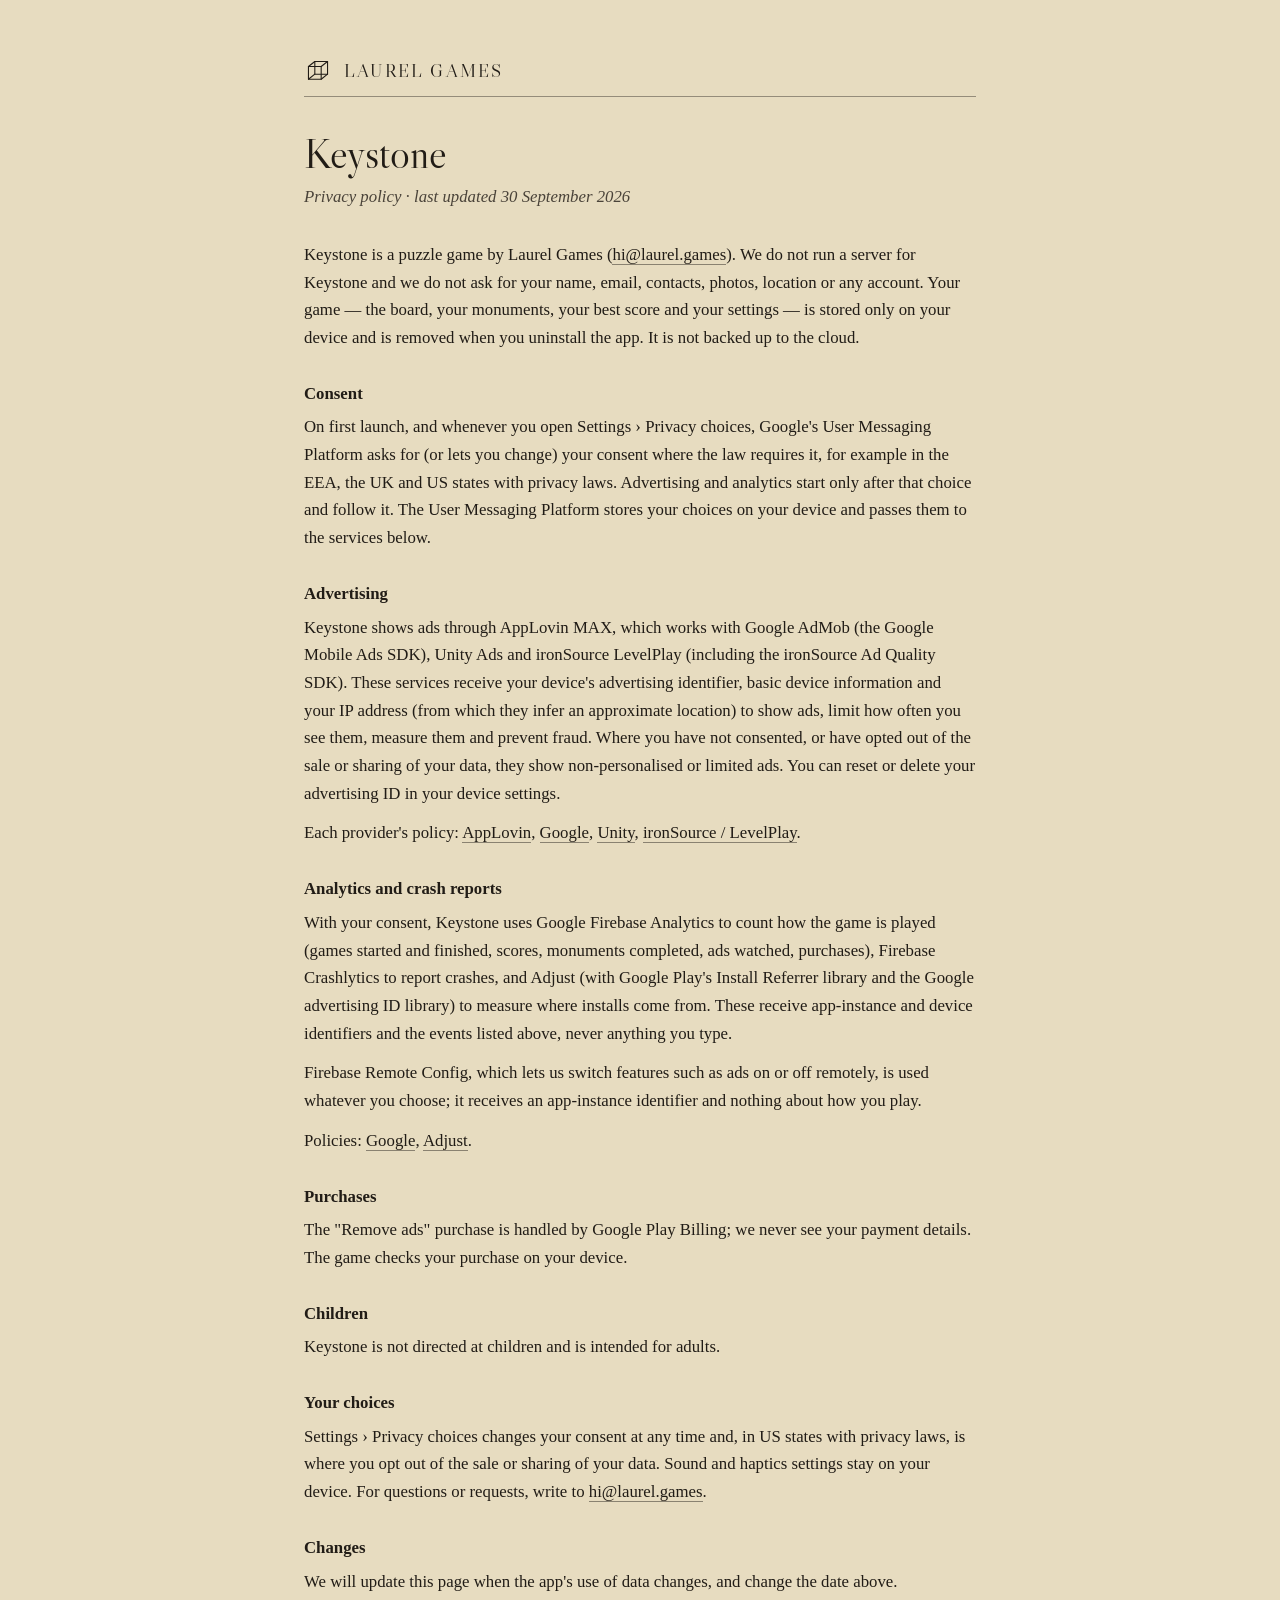
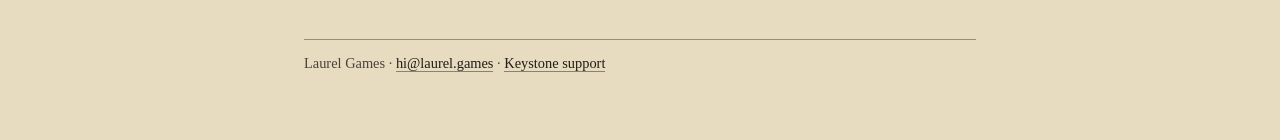
==== keystone/privacy/index.html @ 73e40c7a "Keystone privacy policy and support pages The Keystone app links to laurel.games/keystone/privacy an" ====
<!DOCTYPE html>
<html lang="en">
<head>
<meta charset="UTF-8" />
<meta name="viewport" content="width=device-width, initial-scale=1.0" />
<link rel="preconnect" href="https://fonts.googleapis.com" />
<link rel="preconnect" href="https://fonts.gstatic.com" crossorigin />
<link href="https://fonts.googleapis.com/css2?family=Libre+Caslon+Display&family=Old+Standard+TT:ital,wght@0,400;0,700;1,400&display=swap" rel="stylesheet" />
<link rel="stylesheet" href="/legal.css" />
<title>Keystone — Privacy policy · Laurel Games</title>
<meta name="description" content="How Keystone, a puzzle game by Laurel Games, handles your data." />
</head>
<body>
<main>
  <a class="masthead" href="/"><svg viewBox="0 0 44 44" fill="none" stroke="currentColor" stroke-width="1.7" stroke-linejoin="round" stroke-linecap="round" aria-hidden="true"><rect x="7" y="15" width="20" height="20"/><rect x="17" y="7" width="20" height="20"/><path d="M7 15 L17 7"/><path d="M27 15 L37 7"/><path d="M7 35 L17 27"/><path d="M27 35 L37 27"/></svg><span>Laurel Games</span></a>
  <h1>Keystone</h1>
  <p class="sub">Privacy policy · last updated 30 September 2026</p>

  <p>Keystone is a puzzle game by Laurel Games (<a href="mailto:hi@laurel.games">hi@laurel.games</a>). We do not run a server for Keystone and we do not ask for your name, email, contacts, photos, location or any account. Your game — the board, your monuments, your best score and your settings — is stored only on your device and is removed when you uninstall the app. It is not backed up to the cloud.</p>

  <h2>Consent</h2>
  <p>On first launch, and whenever you open Settings › Privacy choices, Google's User Messaging Platform asks for (or lets you change) your consent where the law requires it, for example in the EEA, the UK and US states with privacy laws. Advertising and analytics start only after that choice and follow it. The User Messaging Platform stores your choices on your device and passes them to the services below.</p>

  <h2>Advertising</h2>
  <p>Keystone shows ads through AppLovin MAX, which works with Google AdMob (the Google Mobile Ads SDK), Unity Ads and ironSource LevelPlay (including the ironSource Ad Quality SDK). These services receive your device's advertising identifier, basic device information and your IP address (from which they infer an approximate location) to show ads, limit how often you see them, measure them and prevent fraud. Where you have not consented, or have opted out of the sale or sharing of your data, they show non-personalised or limited ads. You can reset or delete your advertising ID in your device settings.</p>
  <p>Each provider's policy: <a href="https://www.applovin.com/privacy/">AppLovin</a>, <a href="https://policies.google.com/privacy">Google</a>, <a href="https://unity.com/legal/game-player-and-app-user-privacy-policy">Unity</a>, <a href="https://unity.com/legal">ironSource / LevelPlay</a>.</p>

  <h2>Analytics and crash reports</h2>
  <p>With your consent, Keystone uses Google Firebase Analytics to count how the game is played (games started and finished, scores, monuments completed, ads watched, purchases), Firebase Crashlytics to report crashes, and Adjust (with Google Play's Install Referrer library and the Google advertising ID library) to measure where installs come from. These receive app-instance and device identifiers and the events listed above, never anything you type.</p>
  <p>Firebase Remote Config, which lets us switch features such as ads on or off remotely, is used whatever you choose; it receives an app-instance identifier and nothing about how you play.</p>
  <p>Policies: <a href="https://policies.google.com/privacy">Google</a>, <a href="https://www.adjust.com/terms/privacy-policy/">Adjust</a>.</p>

  <h2>Purchases</h2>
  <p>The "Remove ads" purchase is handled by Google Play Billing; we never see your payment details. The game checks your purchase on your device.</p>

  <h2>Children</h2>
  <p>Keystone is not directed at children and is intended for adults.</p>

  <h2>Your choices</h2>
  <p>Settings › Privacy choices changes your consent at any time and, in US states with privacy laws, is where you opt out of the sale or sharing of your data. Sound and haptics settings stay on your device. For questions or requests, write to <a href="mailto:hi@laurel.games">hi@laurel.games</a>.</p>

  <h2>Changes</h2>
  <p>We will update this page when the app's use of data changes, and change the date above.</p>

  <footer>Laurel Games · <a href="mailto:hi@laurel.games">hi@laurel.games</a> · <a href="/keystone/support/">Keystone support</a></footer>
</main>
</body>
</html>
---- legal.css ----
/* Laurel Games text pages (per-app privacy and support). Same type and
   palette as the home page's contact plate: warm paper, engraving ink. */
*{ box-sizing:border-box; margin:0; padding:0; }
html{ background:#e7dcc0; }
body{
  font-family:"Old Standard TT", Georgia, "Times New Roman", serif;
  color:#211c16; background:#e7dcc0;
  line-height:1.65; font-size:1.05rem;
  padding:clamp(20px,5vw,56px) 16px 64px;
}
main{ max-width:42rem; margin:0 auto; }
.masthead{ display:flex; align-items:center; gap:12px; text-decoration:none; color:#211c16;
  border-bottom:1px solid rgba(26,22,17,.4); padding-bottom:10px; margin-bottom:34px; }
.masthead svg{ width:28px; height:28px; flex:none; }
.masthead span{ font-family:"Libre Caslon Display", "Old Standard TT", serif; font-size:1.15rem;
  letter-spacing:.12em; text-transform:uppercase; }
h1{ font-family:"Libre Caslon Display", "Old Standard TT", serif; font-weight:400;
  font-size:clamp(2rem,6vw,2.6rem); line-height:1.1; }
.sub{ font-style:italic; color:#4a4339; margin:6px 0 30px; }
h2{ font-size:1.05rem; font-weight:700; margin:28px 0 6px; }
p, li{ margin:0 0 12px; }
ul{ padding-left:1.2rem; }
a{ color:#211c16; text-decoration:none; border-bottom:1px solid rgba(26,22,17,.45); }
a:hover{ color:#46583a; border-color:#46583a; }
footer{ margin-top:44px; padding-top:12px; border-top:1px solid rgba(26,22,17,.4);
  font-size:.9rem; color:#4a4339; }
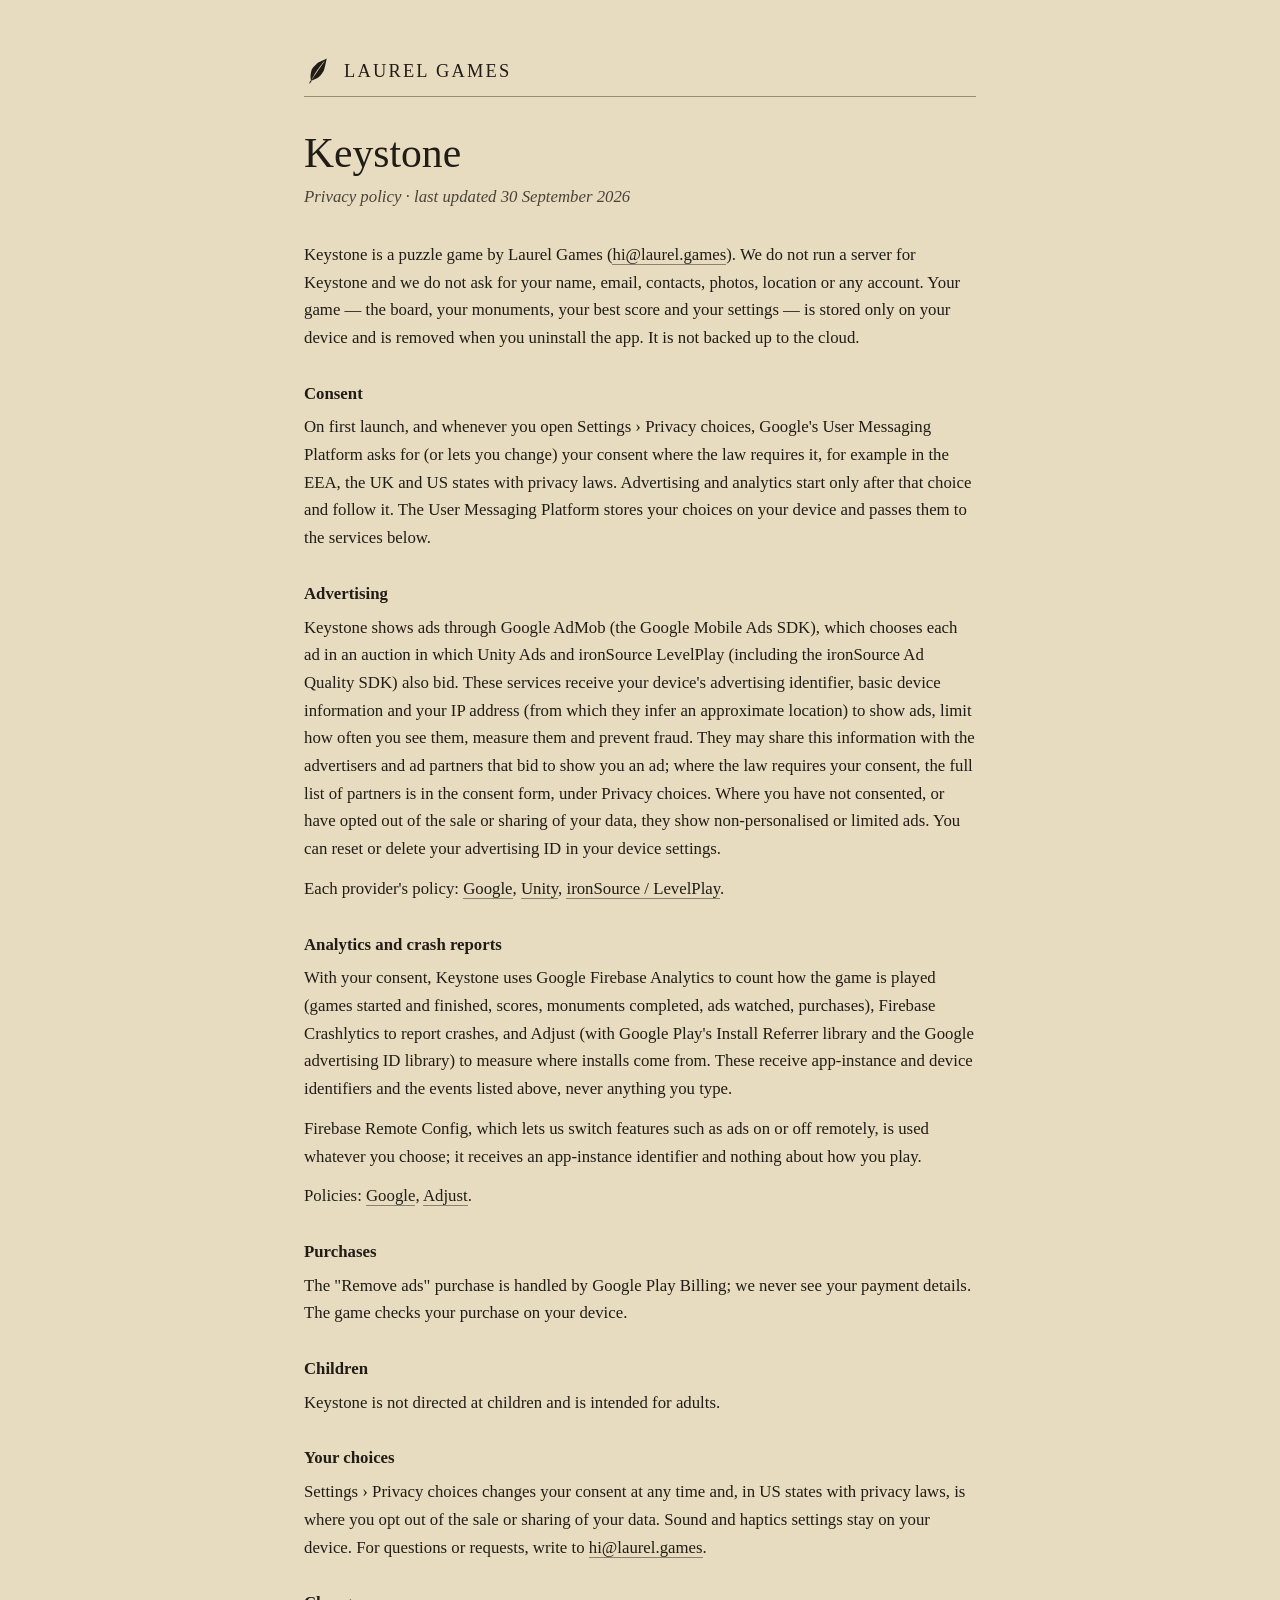
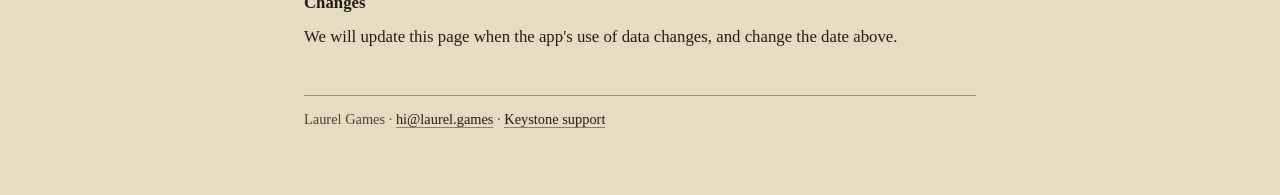
==== commit eeb24d36: "Keystone privacy policy: AdMob mediation in place of AppLovin MAX AppLovin stopped accepting new pub" ====
--- a/keystone/privacy/index.html
+++ b/keystone/privacy/index.html
@@ -5,14 +5,15 @@
 <meta name="viewport" content="width=device-width, initial-scale=1.0" />
 <link rel="preconnect" href="https://fonts.googleapis.com" />
 <link rel="preconnect" href="https://fonts.gstatic.com" crossorigin />
-<link href="https://fonts.googleapis.com/css2?family=Libre+Caslon+Display&family=Old+Standard+TT:ital,wght@0,400;0,700;1,400&display=swap" rel="stylesheet" />
+<link href="https://fonts.googleapis.com/css2?family=Bodoni+Moda:ital,opsz,wght@0,6..96,400..900;1,6..96,400..900&display=swap" rel="stylesheet" />
 <link rel="stylesheet" href="/legal.css" />
+<link rel="icon" href="/favicon.svg" type="image/svg+xml" />
 <title>Keystone — Privacy policy · Laurel Games</title>
 <meta name="description" content="How Keystone, a puzzle game by Laurel Games, handles your data." />
 </head>
 <body>
 <main>
-  <a class="masthead" href="/"><svg viewBox="0 0 44 44" fill="none" stroke="currentColor" stroke-width="1.7" stroke-linejoin="round" stroke-linecap="round" aria-hidden="true"><rect x="7" y="15" width="20" height="20"/><rect x="17" y="7" width="20" height="20"/><path d="M7 15 L17 7"/><path d="M27 15 L37 7"/><path d="M7 35 L17 27"/><path d="M27 35 L37 27"/></svg><span>Laurel Games</span></a>
+  <a class="masthead" href="/"><svg viewBox="0 0 100 100" fill="currentColor" aria-hidden="true"><path fill-rule="evenodd" d="M25.25 84.92 C25.09 84.10 24.55 81.62 24.28 80.00 C24.00 78.38 23.78 76.78 23.61 75.21 C23.45 73.65 23.34 72.10 23.30 70.59 C23.26 69.08 23.30 67.61 23.38 66.16 C23.47 64.71 23.63 63.31 23.82 61.91 C24.00 60.52 24.24 59.15 24.49 57.78 C24.73 56.42 24.99 55.06 25.28 53.71 C25.57 52.36 25.85 51.00 26.21 49.69 C26.56 48.37 26.93 47.07 27.40 45.82 C27.88 44.58 28.41 43.38 29.05 42.24 C29.68 41.10 30.42 40.03 31.20 38.99 C31.99 37.96 32.87 36.99 33.75 36.02 C34.63 35.05 35.57 34.12 36.47 33.17 C37.37 32.21 38.27 31.26 39.16 30.31 C40.05 29.35 40.91 28.37 41.82 27.42 C42.72 26.47 43.61 25.52 44.58 24.62 C45.55 23.72 46.55 22.85 47.63 22.04 C48.70 21.23 49.85 20.48 51.04 19.75 C52.23 19.03 53.50 18.37 54.76 17.72 C56.02 17.06 57.33 16.45 58.62 15.82 C59.91 15.20 61.22 14.59 62.51 13.98 C63.81 13.37 65.10 12.76 66.40 12.16 C67.70 11.56 69.00 10.97 70.31 10.39 C71.62 9.81 72.95 9.25 74.26 8.67 C75.56 8.10 76.91 7.57 78.16 6.95 C79.41 6.34 81.16 5.33 81.76 5.00 C82.36 4.67 81.98 4.36 81.76 5.00 C81.53 5.64 80.81 7.53 80.43 8.86 C80.05 10.19 79.77 11.61 79.47 13.00 C79.17 14.39 78.92 15.80 78.64 17.19 C78.36 18.59 78.10 19.99 77.82 21.36 C77.53 22.73 77.23 24.08 76.91 25.42 C76.60 26.75 76.26 28.06 75.92 29.37 C75.59 30.68 75.24 31.98 74.92 33.28 C74.59 34.58 74.28 35.89 73.97 37.20 C73.66 38.50 73.38 39.83 73.06 41.11 C72.73 42.40 72.43 43.69 72.04 44.91 C71.65 46.14 71.22 47.34 70.72 48.47 C70.21 49.60 69.63 50.68 69.00 51.72 C68.37 52.76 67.66 53.74 66.95 54.72 C66.25 55.70 65.49 56.65 64.77 57.63 C64.05 58.60 63.33 59.58 62.63 60.56 C61.93 61.55 61.27 62.56 60.56 63.54 C59.86 64.52 59.18 65.52 58.41 66.46 C57.63 67.40 56.83 68.32 55.94 69.18 C55.04 70.04 54.07 70.84 53.03 71.62 C52.00 72.39 50.87 73.11 49.72 73.82 C48.58 74.53 47.37 75.21 46.15 75.89 C44.93 76.56 43.69 77.23 42.42 77.88 C41.15 78.54 39.87 79.19 38.53 79.82 C37.20 80.45 35.84 81.07 34.41 81.65 C32.99 82.24 31.51 82.81 29.99 83.35 C28.46 83.90 26.04 84.66 25.25 84.92 C24.46 85.18 25.41 85.74 25.25 84.92Z M27.71 80.71 C27.89 80.22 28.40 78.71 28.83 77.75 C29.25 76.80 29.77 75.90 30.26 74.98 C30.75 74.07 31.26 73.16 31.76 72.25 C32.27 71.34 32.79 70.44 33.31 69.53 C33.82 68.63 34.35 67.74 34.88 66.84 C35.41 65.94 35.95 65.05 36.49 64.16 C37.02 63.27 37.57 62.38 38.12 61.50 C38.67 60.61 39.22 59.73 39.78 58.85 C40.33 57.97 40.89 57.10 41.46 56.22 C42.02 55.34 42.59 54.47 43.17 53.60 C43.74 52.73 44.32 51.86 44.90 51.00 C45.48 50.13 46.07 49.27 46.65 48.41 C47.24 47.55 47.84 46.69 48.43 45.83 C49.03 44.98 49.63 44.12 50.24 43.27 C50.84 42.42 51.45 41.57 52.06 40.73 C52.68 39.88 53.29 39.04 53.91 38.19 C54.53 37.35 55.16 36.51 55.79 35.68 C56.41 34.84 57.05 34.01 57.68 33.18 C58.32 32.35 58.96 31.52 59.60 30.69 C60.25 29.87 60.90 29.05 61.55 28.23 C62.20 27.41 62.86 26.59 63.52 25.78 C64.18 24.96 64.85 24.15 65.52 23.35 C66.19 22.54 66.87 21.74 67.55 20.94 C68.24 20.14 68.92 19.34 69.62 18.56 C70.32 17.77 70.99 16.96 71.75 16.22 C72.50 15.48 73.75 14.47 74.15 14.12 C74.56 13.77 74.41 13.65 74.15 14.12 C73.89 14.58 73.16 16.01 72.59 16.90 C72.03 17.80 71.39 18.63 70.78 19.48 C70.17 20.34 69.56 21.18 68.94 22.03 C68.33 22.88 67.71 23.73 67.10 24.57 C66.49 25.42 65.87 26.26 65.26 27.11 C64.64 27.95 64.03 28.80 63.42 29.64 C62.81 30.49 62.20 31.33 61.59 32.18 C60.98 33.03 60.37 33.87 59.76 34.72 C59.15 35.56 58.55 36.41 57.94 37.26 C57.34 38.10 56.73 38.95 56.13 39.80 C55.53 40.65 54.93 41.50 54.33 42.35 C53.73 43.19 53.13 44.04 52.53 44.89 C51.94 45.74 51.34 46.60 50.75 47.45 C50.15 48.30 49.56 49.15 48.97 50.00 C48.38 50.86 47.79 51.71 47.20 52.56 C46.61 53.42 46.02 54.27 45.44 55.13 C44.85 55.98 44.27 56.84 43.68 57.70 C43.10 58.55 42.52 59.41 41.94 60.27 C41.36 61.13 40.78 61.99 40.20 62.84 C39.62 63.70 39.04 64.56 38.46 65.42 C37.88 66.28 37.31 67.14 36.73 68.01 C36.15 68.87 35.58 69.73 35.00 70.59 C34.43 71.45 33.85 72.31 33.27 73.17 C32.69 74.03 32.12 74.89 31.53 75.75 C30.95 76.61 30.40 77.49 29.76 78.31 C29.12 79.14 28.05 80.31 27.71 80.71 C27.36 81.11 27.52 81.20 27.71 80.71Z"/><path d="M23.36 83.83 L27.14 86.01 L20.91 95.00 L18.24 93.46Z"/></svg><span>Laurel Games</span></a>
   <h1>Keystone</h1>
   <p class="sub">Privacy policy · last updated 30 September 2026</p>
 
@@ -22,8 +23,8 @@
   <p>On first launch, and whenever you open Settings › Privacy choices, Google's User Messaging Platform asks for (or lets you change) your consent where the law requires it, for example in the EEA, the UK and US states with privacy laws. Advertising and analytics start only after that choice and follow it. The User Messaging Platform stores your choices on your device and passes them to the services below.</p>
 
   <h2>Advertising</h2>
-  <p>Keystone shows ads through AppLovin MAX, which works with Google AdMob (the Google Mobile Ads SDK), Unity Ads and ironSource LevelPlay (including the ironSource Ad Quality SDK). These services receive your device's advertising identifier, basic device information and your IP address (from which they infer an approximate location) to show ads, limit how often you see them, measure them and prevent fraud. Where you have not consented, or have opted out of the sale or sharing of your data, they show non-personalised or limited ads. You can reset or delete your advertising ID in your device settings.</p>
-  <p>Each provider's policy: <a href="https://www.applovin.com/privacy/">AppLovin</a>, <a href="https://policies.google.com/privacy">Google</a>, <a href="https://unity.com/legal/game-player-and-app-user-privacy-policy">Unity</a>, <a href="https://unity.com/legal">ironSource / LevelPlay</a>.</p>
+  <p>Keystone shows ads through Google AdMob (the Google Mobile Ads SDK), which chooses each ad in an auction in which Unity Ads and ironSource LevelPlay (including the ironSource Ad Quality SDK) also bid. These services receive your device's advertising identifier, basic device information and your IP address (from which they infer an approximate location) to show ads, limit how often you see them, measure them and prevent fraud. They may share this information with the advertisers and ad partners that bid to show you an ad; where the law requires your consent, the full list of partners is in the consent form, under Privacy choices. Where you have not consented, or have opted out of the sale or sharing of your data, they show non-personalised or limited ads. You can reset or delete your advertising ID in your device settings.</p>
+  <p>Each provider's policy: <a href="https://policies.google.com/privacy">Google</a>, <a href="https://unity.com/legal/game-player-and-app-user-privacy-policy">Unity</a>, <a href="https://unity.com/legal">ironSource / LevelPlay</a>.</p>
 
   <h2>Analytics and crash reports</h2>
   <p>With your consent, Keystone uses Google Firebase Analytics to count how the game is played (games started and finished, scores, monuments completed, ads watched, purchases), Firebase Crashlytics to report crashes, and Adjust (with Google Play's Install Referrer library and the Google advertising ID library) to measure where installs come from. These receive app-instance and device identifiers and the events listed above, never anything you type.</p>
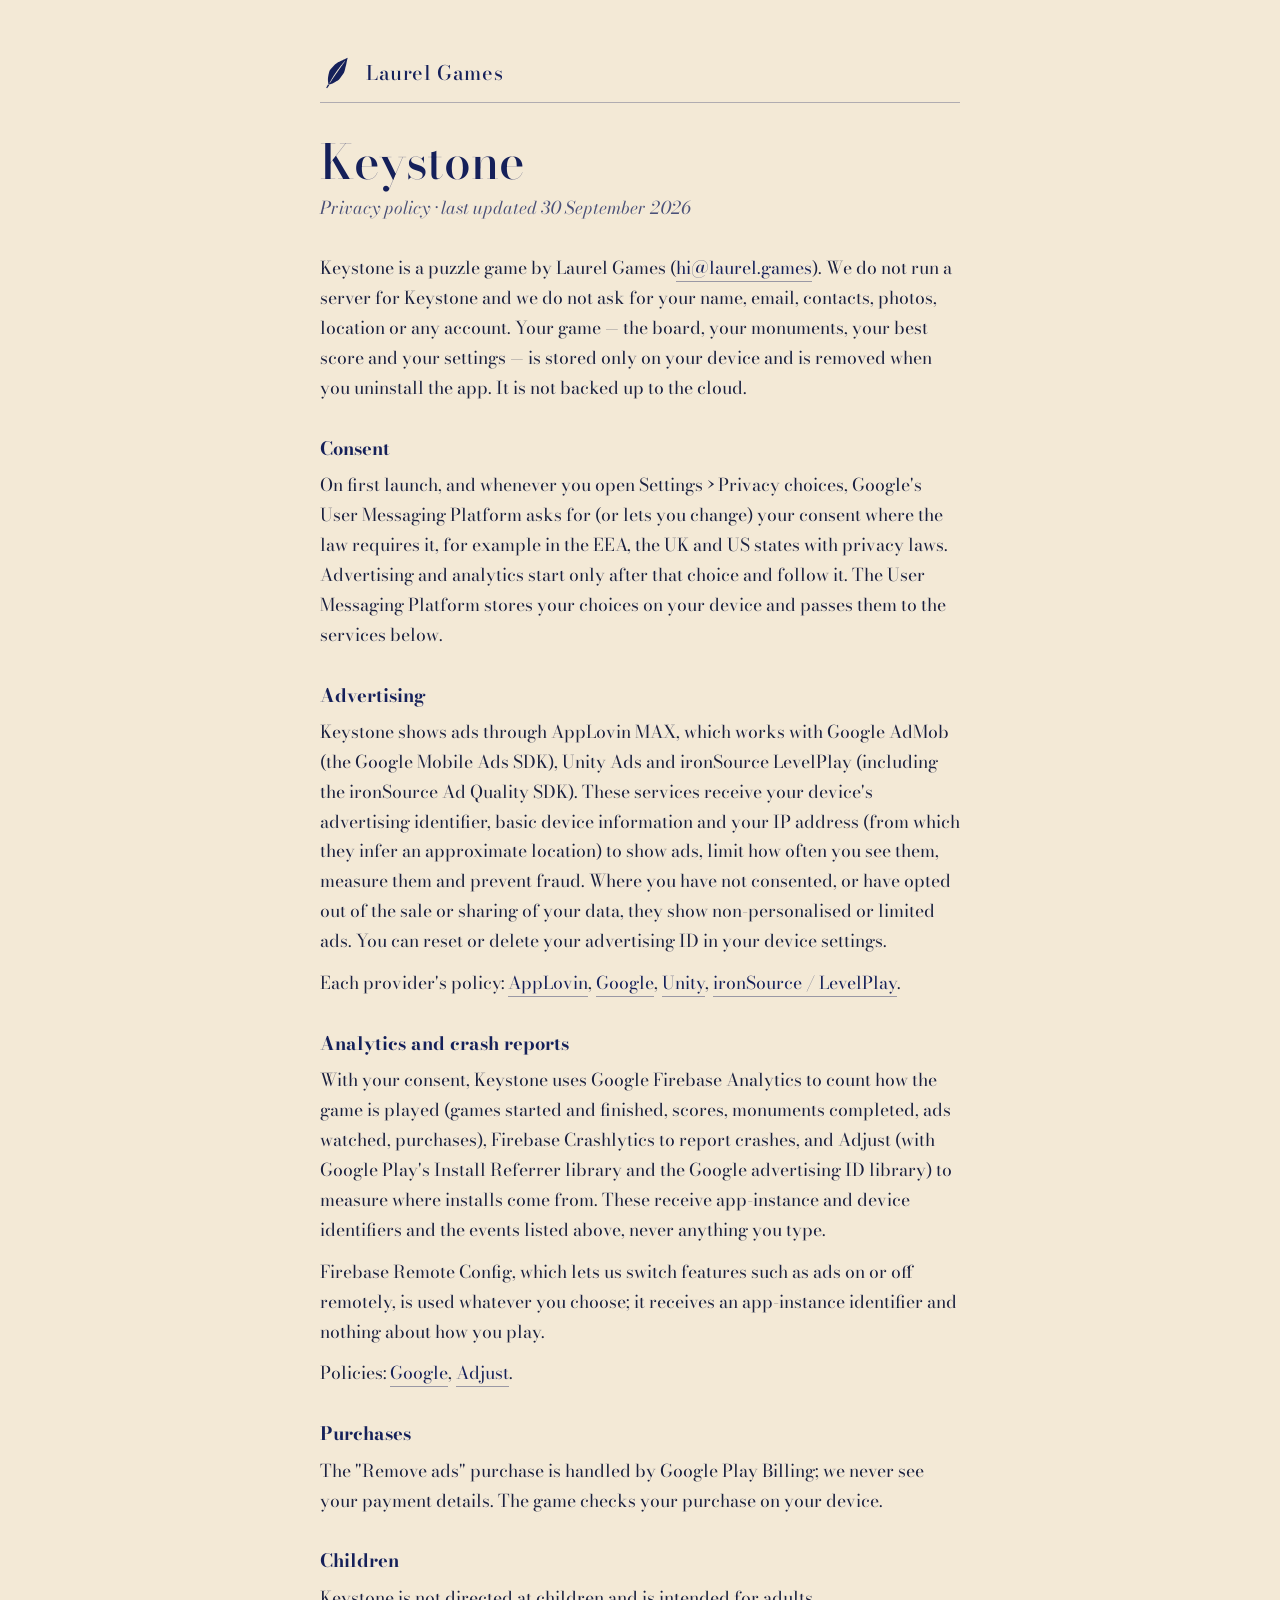
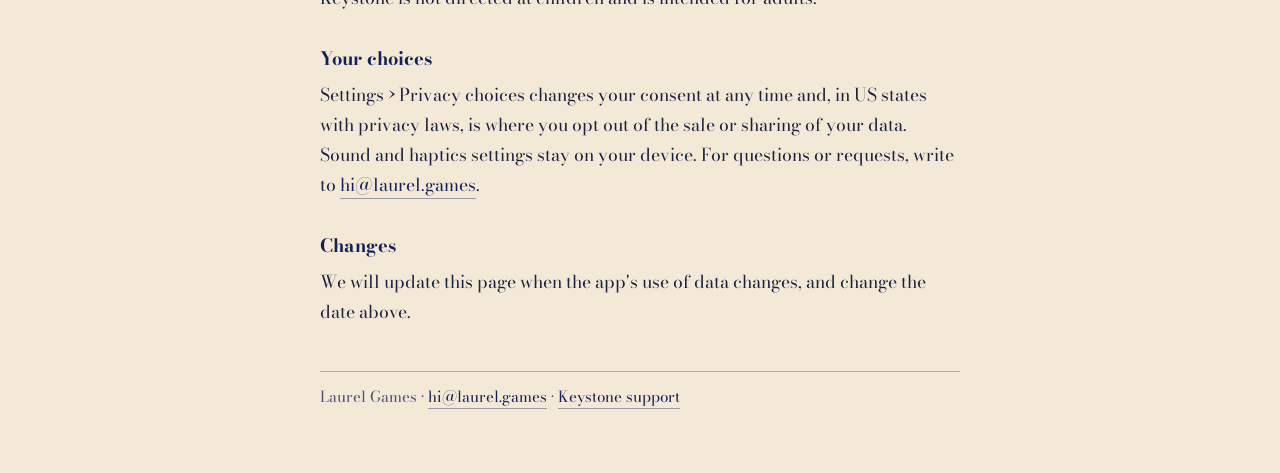
==== commit 2cb37346: "Redesign: blue-hour laurel painting, leaf mark, Bodoni wordmark The home page is now a procedurally " ====
--- a/keystone/privacy/index.html
+++ b/keystone/privacy/index.html
@@ -23,8 +23,8 @@
   <p>On first launch, and whenever you open Settings › Privacy choices, Google's User Messaging Platform asks for (or lets you change) your consent where the law requires it, for example in the EEA, the UK and US states with privacy laws. Advertising and analytics start only after that choice and follow it. The User Messaging Platform stores your choices on your device and passes them to the services below.</p>
 
   <h2>Advertising</h2>
-  <p>Keystone shows ads through Google AdMob (the Google Mobile Ads SDK), which chooses each ad in an auction in which Unity Ads and ironSource LevelPlay (including the ironSource Ad Quality SDK) also bid. These services receive your device's advertising identifier, basic device information and your IP address (from which they infer an approximate location) to show ads, limit how often you see them, measure them and prevent fraud. They may share this information with the advertisers and ad partners that bid to show you an ad; where the law requires your consent, the full list of partners is in the consent form, under Privacy choices. Where you have not consented, or have opted out of the sale or sharing of your data, they show non-personalised or limited ads. You can reset or delete your advertising ID in your device settings.</p>
-  <p>Each provider's policy: <a href="https://policies.google.com/privacy">Google</a>, <a href="https://unity.com/legal/game-player-and-app-user-privacy-policy">Unity</a>, <a href="https://unity.com/legal">ironSource / LevelPlay</a>.</p>
+  <p>Keystone shows ads through AppLovin MAX, which works with Google AdMob (the Google Mobile Ads SDK), Unity Ads and ironSource LevelPlay (including the ironSource Ad Quality SDK). These services receive your device's advertising identifier, basic device information and your IP address (from which they infer an approximate location) to show ads, limit how often you see them, measure them and prevent fraud. Where you have not consented, or have opted out of the sale or sharing of your data, they show non-personalised or limited ads. You can reset or delete your advertising ID in your device settings.</p>
+  <p>Each provider's policy: <a href="https://www.applovin.com/privacy/">AppLovin</a>, <a href="https://policies.google.com/privacy">Google</a>, <a href="https://unity.com/legal/game-player-and-app-user-privacy-policy">Unity</a>, <a href="https://unity.com/legal">ironSource / LevelPlay</a>.</p>
 
   <h2>Analytics and crash reports</h2>
   <p>With your consent, Keystone uses Google Firebase Analytics to count how the game is played (games started and finished, scores, monuments completed, ads watched, purchases), Firebase Crashlytics to report crashes, and Adjust (with Google Play's Install Referrer library and the Google advertising ID library) to measure where installs come from. These receive app-instance and device identifiers and the events listed above, never anything you type.</p>
--- a/legal.css
+++ b/legal.css
@@ -1,26 +1,24 @@
-/* Laurel Games text pages (per-app privacy and support). Same type and
-   palette as the home page's contact plate: warm paper, engraving ink. */
+/* Laurel Games text pages (per-app privacy and support). Ivory paper and the
+   brand's deep-blue ink, set in the same Bodoni as the home page. */
 *{ box-sizing:border-box; margin:0; padding:0; }
-html{ background:#e7dcc0; }
+html{ background:#f3e9d6; }
 body{
-  font-family:"Old Standard TT", Georgia, "Times New Roman", serif;
-  color:#211c16; background:#e7dcc0;
-  line-height:1.65; font-size:1.05rem;
+  font-family:"Bodoni Moda", "Bodoni 72", Didot, "Times New Roman", serif;
+  color:#1b2140; background:#f3e9d6;
+  line-height:1.7; font-size:1.1rem;
   padding:clamp(20px,5vw,56px) 16px 64px;
 }
-main{ max-width:42rem; margin:0 auto; }
-.masthead{ display:flex; align-items:center; gap:12px; text-decoration:none; color:#211c16;
-  border-bottom:1px solid rgba(26,22,17,.4); padding-bottom:10px; margin-bottom:34px; }
-.masthead svg{ width:28px; height:28px; flex:none; }
-.masthead span{ font-family:"Libre Caslon Display", "Old Standard TT", serif; font-size:1.15rem;
-  letter-spacing:.12em; text-transform:uppercase; }
-h1{ font-family:"Libre Caslon Display", "Old Standard TT", serif; font-weight:400;
-  font-size:clamp(2rem,6vw,2.6rem); line-height:1.1; }
-.sub{ font-style:italic; color:#4a4339; margin:6px 0 30px; }
-h2{ font-size:1.05rem; font-weight:700; margin:28px 0 6px; }
+main{ max-width:40rem; margin:0 auto; }
+.masthead{ display:flex; align-items:center; gap:12px; text-decoration:none; color:#15205a;
+  border-bottom:1px solid rgba(21,32,90,.3); padding-bottom:12px; margin-bottom:34px; }
+.masthead svg{ width:34px; height:34px; flex:none; }
+.masthead span{ font-size:1.25rem; font-weight:500; letter-spacing:.03em; }
+h1{ font-weight:500; font-size:clamp(2.2rem,6vw,3rem); line-height:1.05; color:#15205a; }
+.sub{ font-style:italic; color:#4a5078; margin:6px 0 30px; }
+h2{ font-size:1.15rem; font-weight:700; margin:30px 0 6px; color:#15205a; }
 p, li{ margin:0 0 12px; }
 ul{ padding-left:1.2rem; }
-a{ color:#211c16; text-decoration:none; border-bottom:1px solid rgba(26,22,17,.45); }
-a:hover{ color:#46583a; border-color:#46583a; }
-footer{ margin-top:44px; padding-top:12px; border-top:1px solid rgba(26,22,17,.4);
-  font-size:.9rem; color:#4a4339; }
+a{ color:#15205a; text-decoration:none; border-bottom:1px solid rgba(21,32,90,.4); }
+a:hover{ color:#3c5aa6; border-color:#3c5aa6; }
+footer{ margin-top:44px; padding-top:12px; border-top:1px solid rgba(21,32,90,.3);
+  font-size:.95rem; color:#4a5078; }
